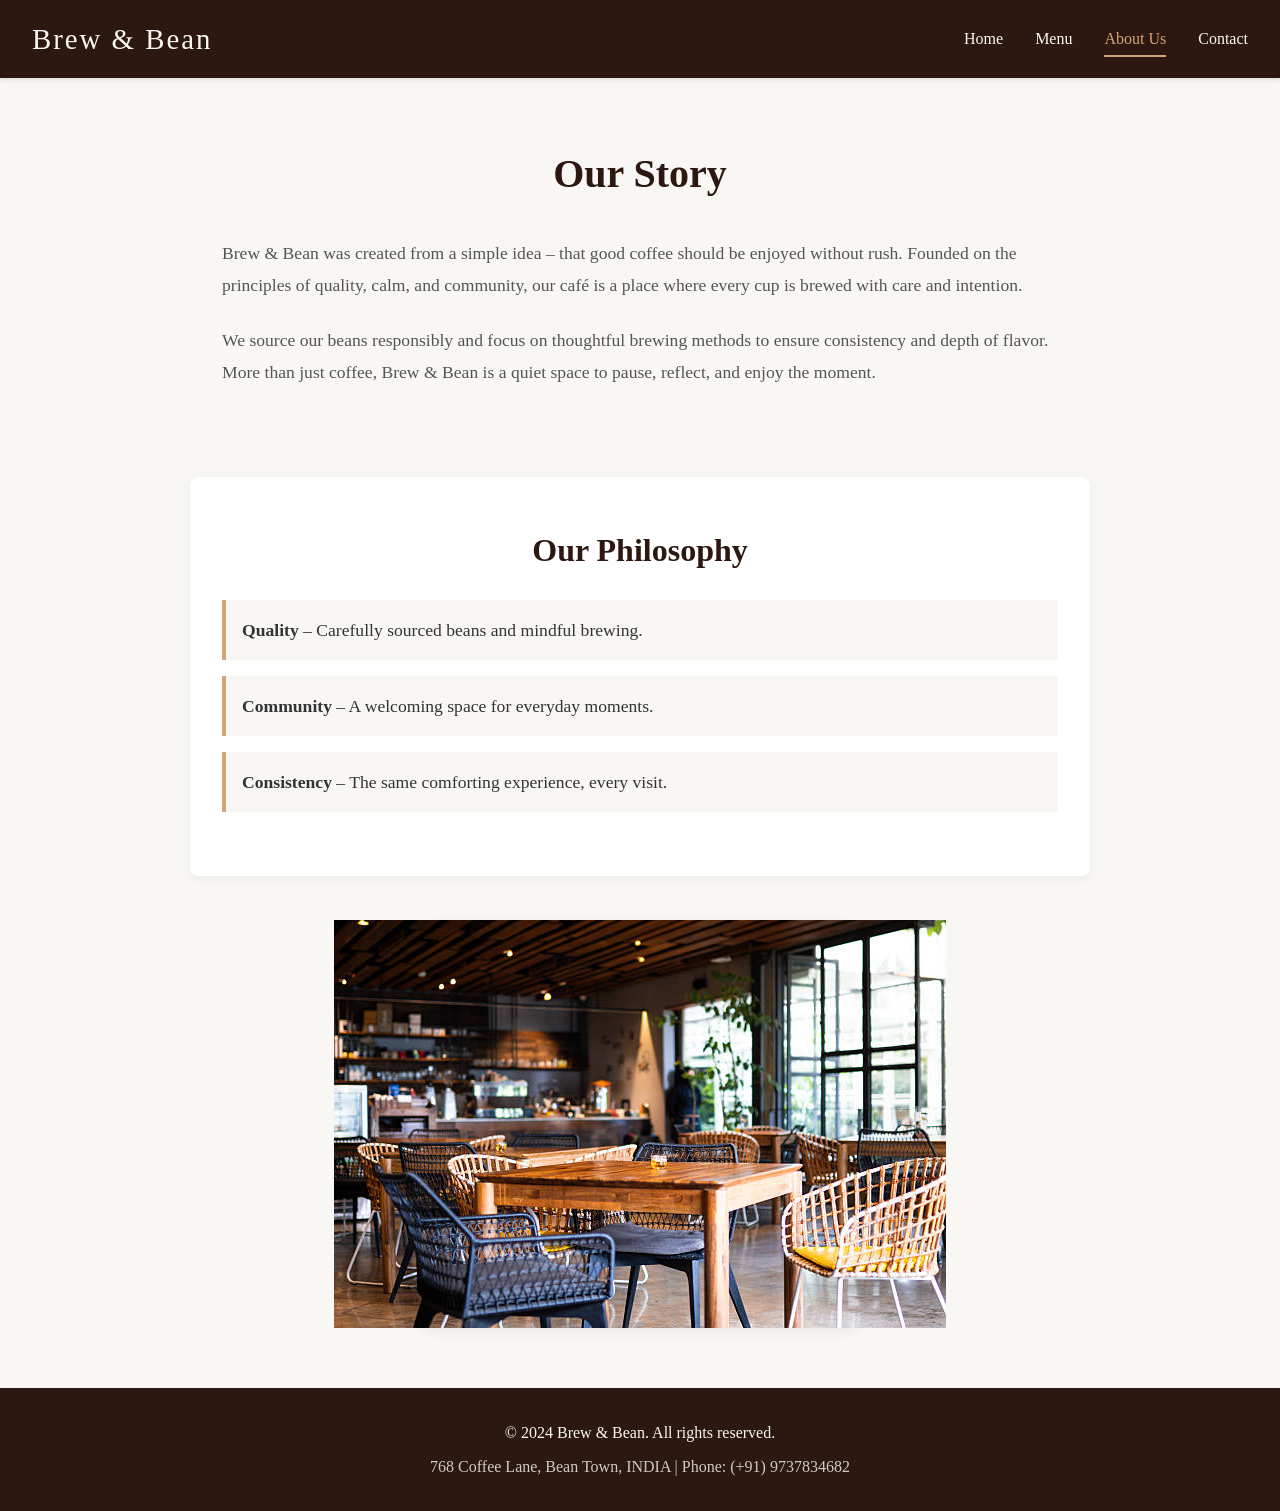
==== about.html @ e339a1a2 "Add files via upload" ====
<!DOCTYPE html>
<html lang="en">
<head>
    <meta charset="UTF-8">
    <meta name="viewport" content="width=device-width, initial-scale=1.0">
    <title>About Us - Brew & Bean</title>
    <link rel="stylesheet" href="css/style.css">
</head>
<body>
    <header class="site-header">
        <h1 class="logo">Brew & Bean</h1>
        <button class="menu-toggle" aria-label="Toggle navigation">☰</button>
        <nav class="navigation">
            <ul>
                <li><a href="home.html" class="nav-link">Home</a></li>
                <li><a href="menu.html" class="nav-link">Menu</a></li>
                <li><a href="about.html" class="nav-link active">About Us</a></li>
                <li><a href="contact.html" class="nav-link">Contact</a></li>
            </ul>
        </nav>
    </header>

    <main>
        <section class="story-section">
            <h2 class="fade-in">Our Story</h2>
            <p class="slide-in-left animate-delay-1">
                Brew & Bean was created from a simple idea – that good coffee should be enjoyed without rush.
                Founded on the principles of quality, calm, and community, our café is a place where every cup
                is brewed with care and intention.
            </p>
            <p class="slide-in-left animate-delay-2">
                We source our beans responsibly and focus on thoughtful brewing methods to ensure consistency
                and depth of flavor. More than just coffee, Brew & Bean is a quiet space to pause, reflect,
                and enjoy the moment.
            </p>
        </section>

        <section class="philosophy-section scroll-animate">
            <h2>Our Philosophy</h2>
            <ul>
                <li class="fade-in animate-delay-1"><strong>Quality</strong> – Carefully sourced beans and mindful brewing.</li>
                <li class="fade-in animate-delay-2"><strong>Community</strong> – A welcoming space for everyday moments.</li>
                <li class="fade-in animate-delay-3"><strong>Consistency</strong> – The same comforting experience, every visit.</li>
            </ul>
        </section>

        <section class="image-section">
            <div class="image-placeholder scale-in animate-delay-1"><img src="assets/images/cozy-interior.jpg" alt="Cozy Interior"></div>
        </section>
    </main>

    <footer class="site-footer">
        <p>&copy; 2024 Brew & Bean. All rights reserved.</p>
        <address>
            768 Coffee Lane, Bean Town, INDIA | Phone: (+91) 9737834682
        </address>
    </footer>

    <script src="js/script.js"></script>
</body>
</html>
---- css/style.css ----
* {
    margin: 0;
    padding: 0;
    box-sizing: border-box;
}

body {
    font-family: 'Georgia', serif;
    line-height: 1.6;
    color: #333;
    background-color: #f9f7f4;
}


.site-header {
    background-color: #2c1810;
    color: #f9f7f4;
    padding: 1rem 2rem;
    display: flex;
    justify-content: space-between;
    align-items: center;
    position: sticky;
    top: 0;
    z-index: 1000;
    box-shadow: 0 2px 5px rgba(0,0,0,0.1);
}

.logo {
    font-size: 1.8rem;
    font-weight: normal;
    letter-spacing: 2px;
}

.menu-toggle {
    display: none;
    background: none;
    border: none;
    color: #f9f7f4;
    font-size: 1.5rem;
    cursor: pointer;
}

.navigation ul {
    display: flex;
    list-style: none;
    gap: 2rem;
}

.navigation a {
    color: #f9f7f4;
    text-decoration: none;
    transition: color 0.3s;
    padding: 0.5rem 0;
    border-bottom: 2px solid transparent;
}

.navigation a:hover,
.navigation a.active {
    color: #d4a574;
    border-bottom-color: #d4a574;
}

.hero {
    background: linear-gradient(135deg, #6b4423 0%, #2c1810 100%);
    color: #f9f7f4;
    padding: 8rem 2rem;
    text-align: center;
    min-height: 70vh;
    display: flex;
    align-items: center;
    justify-content: center;
}

.hero-content h2 {
    font-size: 3rem;
    margin-bottom: 1rem;
    font-weight: normal;
}

.hero-content p {
    font-size: 1.3rem;
    margin-bottom: 2rem;
    opacity: 0.9;
}

.hero-actions {
    display: flex;
    gap: 1rem;
    justify-content: center;
}


.btn {
    padding: 0.8rem 2rem;
    text-decoration: none;
    border-radius: 4px;
    transition: all 0.3s;
    font-size: 1rem;
}

.btn.primary {
    background-color: #d4a574;
    color: #2c1810;
}

.btn.primary:hover {
    background-color: #c49563;
    transform: translateY(-2px);
    box-shadow: 0 4px 8px rgba(0,0,0,0.2);
}

.btn.secondary {
    background-color: transparent;
    color: #f9f7f4;
    border: 2px solid #f9f7f4;
}

.btn.secondary:hover {
    background-color: #f9f7f4;
    color: #2c1810;
}


.introduction {
    padding: 5rem 2rem;
    text-align: center;
    max-width: 800px;
    margin: 0 auto;
}

.introduction h2 {
    font-size: 2.5rem;
    margin-bottom: 1rem;
    color: #2c1810;
}

.introduction p {
    font-size: 1.2rem;
    color: #6b4423;
}


.menu-section {
    max-width: 900px;
    margin: 0 auto;
    padding: 4rem 2rem;
}

.menu-section > h2 {
    font-size: 2.5rem;
    text-align: center;
    margin-bottom: 3rem;
    color: #2c1810;
}

.menu-category {
    margin-bottom: 3rem;
}

.menu-category h3 {
    font-size: 1.8rem;
    color: #6b4423;
    margin-bottom: 1.5rem;
    border-bottom: 2px solid #d4a574;
    padding-bottom: 0.5rem;
}

.menu-item {
    display: flex;
    justify-content: space-between;
    padding: 1rem 0;
    border-bottom: 1px solid #e0ddd8;
}

.item-name {
    font-size: 1.1rem;
    color: #333;
}

.price {
    color: #6b4423;
    font-weight: bold;
}


.story-section {
    max-width: 900px;
    margin: 0 auto;
    padding: 4rem 2rem;
}

.story-section h2 {
    font-size: 2.5rem;
    margin-bottom: 2rem;
    color: #2c1810;
    text-align: center;
}

.story-section p {
    font-size: 1.1rem;
    line-height: 1.8;
    margin-bottom: 1.5rem;
    color: #555;
}


.philosophy-section {
    max-width: 900px;
    margin: 0 auto;
    padding: 3rem 2rem;
    background-color: #fff;
    border-radius: 8px;
    box-shadow: 0 2px 10px rgba(0,0,0,0.05);
}

.philosophy-section h2 {
    font-size: 2rem;
    margin-bottom: 1.5rem;
    color: #2c1810;
    text-align: center;
}

.philosophy-section ul {
    list-style: none;
}

.philosophy-section li {
    font-size: 1.1rem;
    margin-bottom: 1rem;
    padding: 1rem;
    background-color: #f9f7f4;
    border-left: 4px solid #d4a574;
}


.image-section {
    max-width: 500px;
    margin: 3rem auto;
    padding: 0 2rem;
}

.image-placeholder {
    background: linear-gradient(135deg, #d4a574 0%, #6b4423 100%);
    height: 400px;
    border-radius: 8px;
    display: flex;
    align-items: center;
    justify-content: center;
    color: #f9f7f4;
    font-size: 2rem;
    box-shadow: 0 4px 15px rgba(0,0,0,0.1);
}


.contact-intro {
    text-align: center;
    padding: 4rem 2rem 2rem;
    max-width: 800px;
    margin: 0 auto;
}

.contact-intro h2 {
    font-size: 2.5rem;
    margin-bottom: 1rem;
    color: #2c1810;
}

.contact-intro p {
    font-size: 1.2rem;
    color: #6b4423;
}

.contact-box {
    max-width: 600px;
    margin: 2rem auto;
    padding: 2rem;
    background-color: #fff;
    border-radius: 8px;
    box-shadow: 0 2px 10px rgba(0,0,0,0.05);
}

.contact-box h3 {
    font-size: 1.5rem;
    color: #2c1810;
    margin-bottom: 1rem;
    border-bottom: 2px solid #d4a574;
    padding-bottom: 0.5rem;
}

.contact-box p,
.contact-box address {
    font-size: 1.1rem;
    color: #555;
    font-style: normal;
    line-height: 1.8;
}

.site-footer {
    background-color: #2c1810;
    color: #f9f7f4;
    padding: 2rem;
    text-align: center;
    margin-top: 4rem;
}

.site-footer address {
    font-style: normal;
    margin-top: 0.5rem;
    opacity: 0.8;
}


@keyframes fadeIn {
    from {
        opacity: 0;
        transform: translateY(20px);
    }
    to {
        opacity: 1;
        transform: translateY(0);
    }
}

@keyframes slideInLeft {
    from {
        opacity: 0;
        transform: translateX(-50px);
    }
    to {
        opacity: 1;
        transform: translateX(0);
    }
}

@keyframes scaleIn {
    from {
        opacity: 0;
        transform: scale(0.9);
    }
    to {
        opacity: 1;
        transform: scale(1);
    }
}

.fade-in {
    animation: fadeIn 1s ease-out forwards;
}

.slide-in-left {
    animation: slideInLeft 0.8s ease-out forwards;
}

.scale-in {
    animation: scaleIn 0.6s ease-out forwards;
}

.animate-delay-1 {
    animation-delay: 0.2s;
    opacity: 0;
}

.animate-delay-2 {
    animation-delay: 0.4s;
    opacity: 0;
}

.animate-delay-3 {
    animation-delay: 0.6s;
    opacity: 0;
}

.animate-delay-4 {
    animation-delay: 0.8s;
    opacity: 0;
}

.animate-delay-5 {
    animation-delay: 1s;
    opacity: 0;
}

.animate-delay-6 {
    animation-delay: 1.2s;
    opacity: 0;
}


.scroll-animate {
    opacity: 0;
    transform: translateY(30px);
    transition: opacity 0.6s ease-out, transform 0.6s ease-out;
}

.scroll-animate.visible {
    opacity: 1;
    transform: translateY(0);
}


@media (max-width: 768px) {
    .site-header {
        flex-wrap: wrap;
    }

    .menu-toggle {
        display: block;
    }

    .navigation {
        width: 100%;
        display: none;
    }

    .navigation.active {
        display: block;
    }

    .navigation ul {
        flex-direction: column;
        gap: 0;
        margin-top: 1rem;
    }

    .navigation li {
        border-bottom: 1px solid rgba(255,255,255,0.1);
    }

    .navigation a {
        display: block;
        padding: 1rem 0;
    }

    .hero-content h2 {
        font-size: 2rem;
    }

    .hero-content p {
        font-size: 1.1rem;
    }

    .hero-actions {
        flex-direction: column;
    }

    .introduction h2,
    .menu-section > h2,
    .story-section h2,
    .contact-intro h2 {
        font-size: 2rem;
    }
}
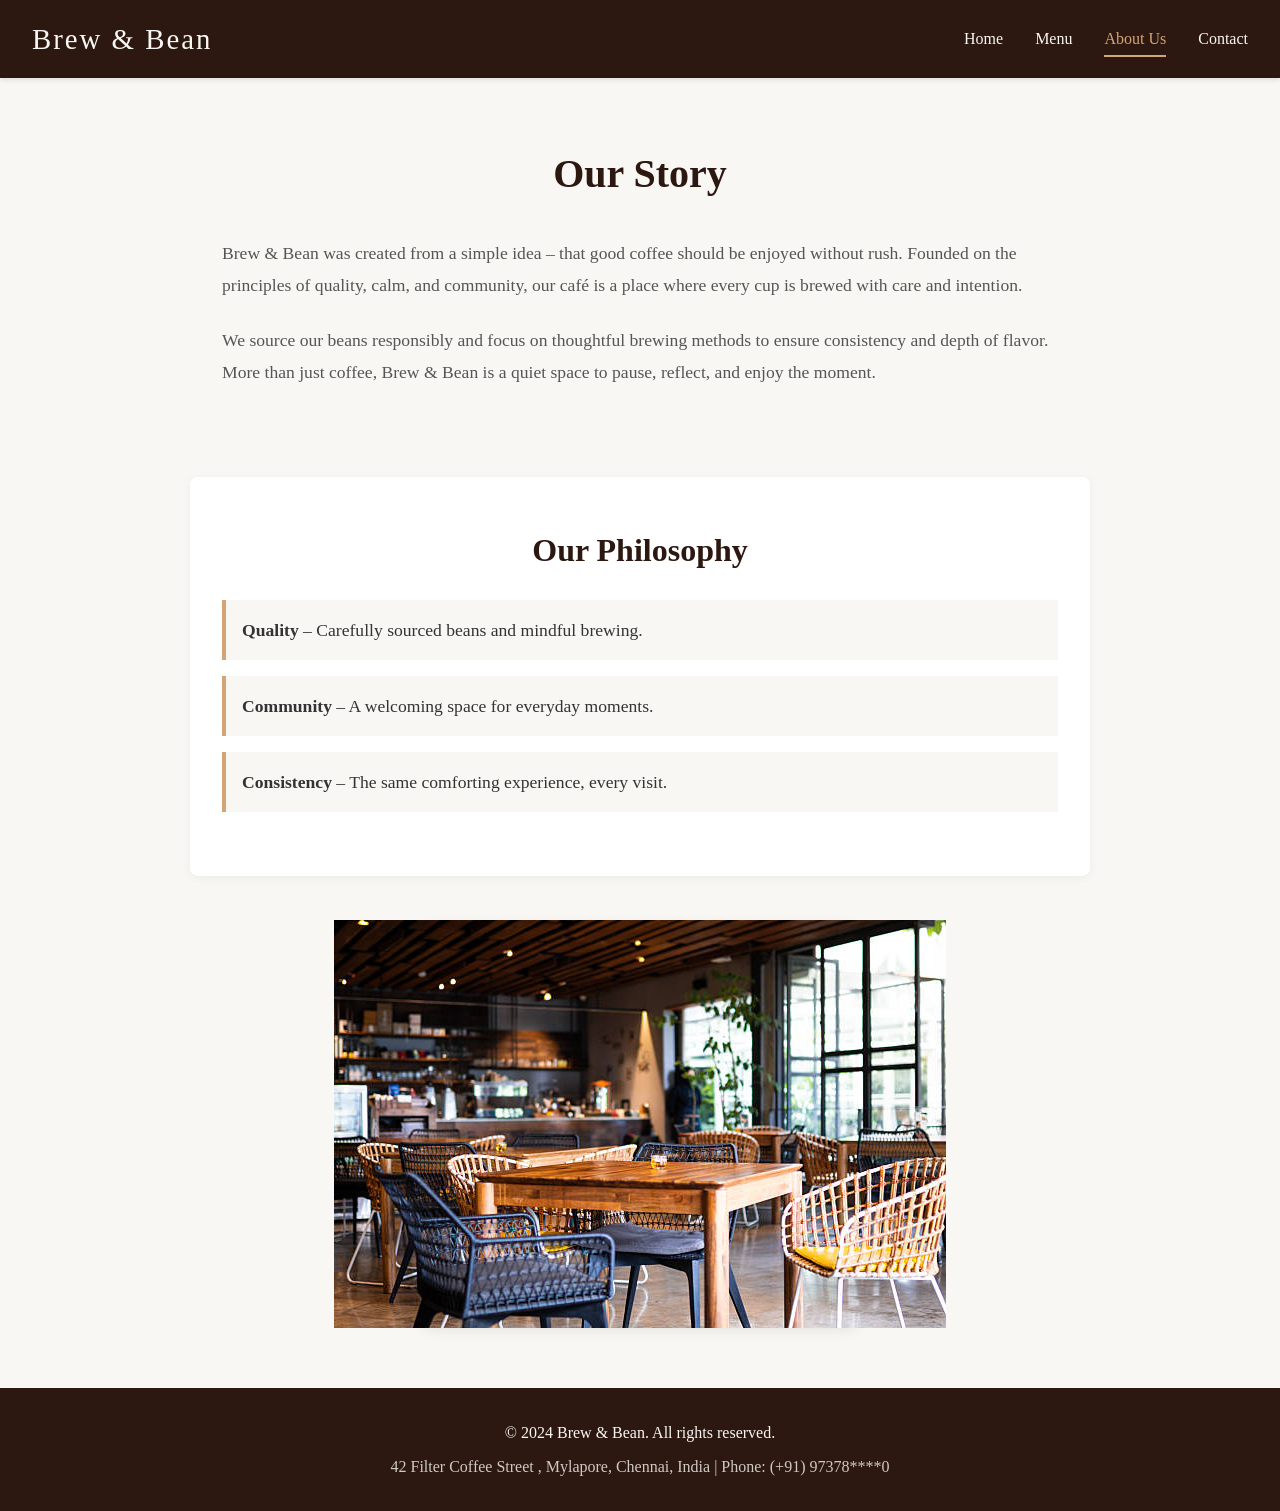
==== commit e9476748: "Update about.html" ====
--- a/about.html
+++ b/about.html
@@ -12,7 +12,7 @@
         <button class="menu-toggle" aria-label="Toggle navigation">☰</button>
         <nav class="navigation">
             <ul>
-                <li><a href="home.html" class="nav-link">Home</a></li>
+                <li><a href="index.html" class="nav-link">Home</a></li>
                 <li><a href="menu.html" class="nav-link">Menu</a></li>
                 <li><a href="about.html" class="nav-link active">About Us</a></li>
                 <li><a href="contact.html" class="nav-link">Contact</a></li>
@@ -52,10 +52,11 @@
     <footer class="site-footer">
         <p>&copy; 2024 Brew & Bean. All rights reserved.</p>
         <address>
-            768 Coffee Lane, Bean Town, INDIA | Phone: (+91) 9737834682
+            42 Filter Coffee Street , Mylapore, Chennai, India | Phone: (+91) 97378****0
         </address>
     </footer>
 
     <script src="js/script.js"></script>
 </body>
-</html>+
+</html>
